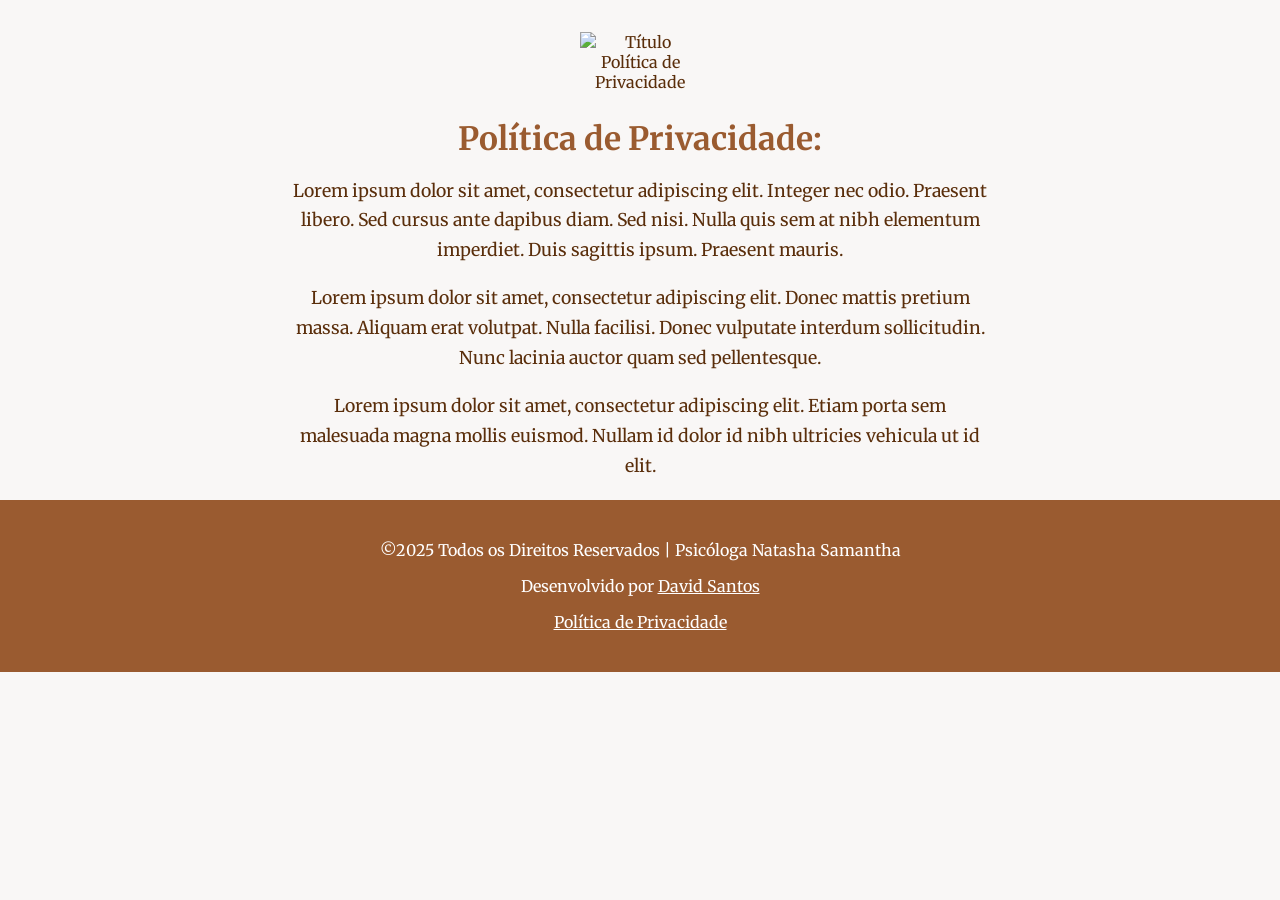
==== politica-de-privacidade.html @ a8ab17cc "rodape e politica de privacidade add" ====
<!DOCTYPE html>
<html lang="pt-BR">
<head>
  <meta charset="UTF-8" />
  <meta name="viewport" content="width=device-width, initial-scale=1.0" />
  <title>Política de Privacidade</title>
  <link rel="stylesheet" href="css/style.css" />
</head>
<body>
  <section class="privacy-policy">
    <img src="titulo-privacidade.png" alt="Título Política de Privacidade" class="privacy-img">
    <h1>Política de Privacidade:</h1>
    <p>Lorem ipsum dolor sit amet, consectetur adipiscing elit. Integer nec odio. Praesent libero. Sed cursus ante dapibus diam. Sed nisi. Nulla quis sem at nibh elementum imperdiet. Duis sagittis ipsum. Praesent mauris.</p>
    <p>Lorem ipsum dolor sit amet, consectetur adipiscing elit. Donec mattis pretium massa. Aliquam erat volutpat. Nulla facilisi. Donec vulputate interdum sollicitudin. Nunc lacinia auctor quam sed pellentesque.</p>
    <p>Lorem ipsum dolor sit amet, consectetur adipiscing elit. Etiam porta sem malesuada magna mollis euismod. Nullam id dolor id nibh ultricies vehicula ut id elit.</p>
  </section>

 <footer class="site-footer">
  <div class="footer-content">
    <p>©2025 Todos os Direitos Reservados | Psicóloga Natasha Samantha</p>
    <p>
      Desenvolvido por 
      <a href="https://github.com/davidss93" target="_blank" rel="noopener noreferrer">
        David Santos
      </a>
    </p>
    <p>
      <a href="politica-de-privacidade.html" class="footer-link" target="_blank">Política de Privacidade</a>
    </p>
  </div>
</footer>
</body>
</html>
---- css/style.css ----
@import url("https://fonts.googleapis.com/css2?family=Merriweather&display=swap");

body {
  margin: 0;
  font-family: "Merriweather", serif;
  background-color: #f9f7f6;
  color: #5a2e0b;
}

/* HEADER PRINCIPAL */
.header {
  display: flex;
  justify-content: center;
  align-items: center;
  padding: 60px 10%;
  background: linear-gradient(
      rgba(255, 240, 230, 0.85),
      rgba(255, 240, 230, 0.85)
    ),
    url("../img/psicologa.png") no-repeat center/cover;
}

/* CONTAINER INTERNO */
.content {
  display: flex;
  justify-content: space-between;
  align-items: center;
  gap: 50px;
  max-width: 1200px;
  width: 100%;
}

/* TEXTO À ESQUERDA */
.text-section {
  flex: 1;
}

.text-section h1 {
  font-size: 2.5rem;
  color: #a56b3c;
  margin-bottom: 20px;
}

.text-section p {
  font-size: 1.2rem;
  color: #7e553c;
}

/* BOTÃO WHATSAPP */
.btn-whatsapp {
  display: inline-block;
  background-color: #a56b3c;
  color: #fff;
  text-decoration: none;
  padding: 12px 25px;
  margin-top: 20px;
  border-radius: 8px;
  font-size: 1rem;
  transition: 0.3s;
  font-weight: bold;
}

.btn-whatsapp:hover {
  background-color: #7e553c;
  transform: scale(1.05);
}

/* FOTO E INFORMAÇÕES À DIREITA */
.image-section {
  flex: 1;
  text-align: center;
}

.profile-pic {
  width: 200px;
  height: 200px;
  object-fit: cover;
  border-radius: 50%;
  border: 4px solid #d9b89c;
  box-shadow: 0 4px 12px rgba(90, 46, 11, 0.3);
  margin-bottom: 20px;
}

.image-section h2 {
  font-size: 1.5rem;
  color: #a56b3c;
  margin-bottom: 10px;
}

.image-section p {
  font-size: 1rem;
  color: #7e553c;
}

/* RESPONSIVO */
@media (max-width: 768px) {
  .content {
    flex-direction: column;
    text-align: center;
  }

  .text-section,
  .image-section {
    flex: unset;
  }
}

/* LINHA DECORATIVA ENTRE SEÇÕES */
.section-divider {
  border: 0;
  height: 2px;
  background: linear-gradient(to right, #f4e3d3, #a56b3c, #f4e3d3);
  margin: 0;
}

/* SEÇÃO SOBRE MIM */
.about-section {
  background-color: #ffffff;
  padding: 80px 10%;
  display: flex;
  justify-content: center;
}

.about-container {
  display: flex;
  align-items: center;
  justify-content: space-between;
  max-width: 1200px;
  width: 100%;
  gap: 50px;
}

.about-image {
  flex: 1;
  text-align: center;
}

.about-image img {
  width: 100%;
  max-width: 400px;
  border-radius: 25px; /* Bordas arredondadas */
  box-shadow: 0 10px 25px rgba(90, 46, 11, 0.2);
  object-fit: cover;
  display: block;
}

/* Texto */
.about-text {
  flex: 1;
  color: #5a2e0b;
}

.about-text h2 {
  font-size: 2rem;
  color: #a56b3c;
  margin-bottom: 20px;
}

.about-text p {
  font-size: 1.1rem;
  line-height: 1.6;
  color: #7e553c;
  margin-bottom: 15px;
}

/* Responsivo */
@media (max-width: 768px) {
  .about-container {
    flex-direction: column;
    text-align: center;
  }

  .about-image img {
    max-width: 300px;
    border-radius: 20px;
  }
}

.ajuda {
  background: #fdfaf9;
  padding: 60px 20px;
  display: flex;
  justify-content: center;
}

.ajuda .container {
  max-width: 800px;
  text-align: center;
}

.ajuda h2 {
  font-size: 2rem;
  color: #6d3f1f;
  margin-bottom: 20px;
}

.ajuda p {
  font-size: 1.1rem;
  line-height: 1.6;
  color: #4a2e1a;
  margin-bottom: 30px;
}

.ajuda .btn {
  display: inline-block;
  padding: 12px 28px;
  background: #a66a3b;
  color: #fff;
  font-weight: bold;
  border-radius: 8px;
  text-decoration: none;
  transition: background 0.3s ease;
}

.ajuda .btn:hover {
  background: #8b5630;
}

/* Responsividade */
@media (max-width: 768px) {
  .ajuda h2 {
    font-size: 1.6rem;
  }

  .ajuda p {
    font-size: 1rem;
  }

  .ajuda .btn {
    width: 100%;
    max-width: 280px;
  }
}

.especialidades {
  padding: 60px 20px;
  text-align: center;
}

.especialidades h2 {
  font-size: 2rem;
  color: #6d3f1f;
  margin-bottom: 40px;
}

.especialidades .grid {
  display: grid;
  grid-template-columns: repeat(auto-fit, minmax(250px, 1fr));
  gap: 20px;
  justify-content: center;
}

.especialidades .card {
  background: #d2987d;
  padding: 20px;
  border-radius: 12px;
  box-shadow: 0 4px 6px rgba(0, 0, 0, 0.1);
  text-align: center;
  color: #fff;
}

.especialidades .card h3 {
  margin-bottom: 10px;
  font-size: 1.2rem;
  font-weight: bold;
}

.especialidades .card p {
  font-size: 1rem;
  line-height: 1.4;
}

.especialidades .atendimento {
  margin: 30px 0 15px;
  font-size: 0.95rem;
  color: #4a2e1a;
}

.especialidades .btn {
  display: inline-block;
  padding: 12px 28px;
  background: #6d3f1f;
  color: #fff;
  font-weight: bold;
  border-radius: 8px;
  text-decoration: none;
  transition: background 0.3s ease;
}

.especialidades .btn:hover {
  background: #5b3318;
}

/* Seção Sobre */
.sobre-section {
  background: #fbeee6;
  border-top-left-radius: 0;
  border-top-right-radius: 0;
  padding: 3rem 0;
}

.sobre-container {
  display: flex;
  flex-direction: column;
  gap: 3rem;
  max-width: 1100px;
  margin: 0 auto;
  background: transparent;
}

/* Estrutura de cada bloco */
.sobre-item {
  display: flex;
  align-items: center;
  gap: 2.5rem;
  flex-wrap: nowrap;
  margin-bottom: 0;
}

/* Imagens */
.sobre-img {
  flex: 0 0 370px; /* imagem maior */
  display: flex;
  justify-content: center;
  align-items: center;
}

.sobre-img img {
  width: 100%;
  max-width: 300px;
  height: auto;
  border-radius: 1.2rem;
  border: 4px solid #5a2e0b;
  box-shadow: 0 4px 16px rgba(90, 46, 11, 0.15);
  object-fit: cover;
  display: block;
}

.foto-esquerda,
.foto-direita {
  border: none;
}

/* Texto */
.sobre-texto {
  flex: 1 1 0;
  min-width: 200px;
  padding: 0;
}


.sobre-texto h2 {
  font-size: 1.4rem;
  font-weight: bold;
  color: #a56b3c;
  margin-bottom: 0.7rem;
}

.sobre-texto p {
  color: #5c3a21;
  margin-bottom: 0.7rem;
  line-height: 1.5;
  font-size: 1rem;
}

/* Responsivo */
@media (max-width: 900px) {
  .sobre-item {
    flex-direction: column;
    gap: 1.2rem;
  }
  .sobre-img img {
    max-width: 220px;
  }
  .sobre-texto h2 {
    font-size: 1.1rem;
  }
  .sobre-texto p {
    font-size: 0.95rem;
  }
}

/* Botão */
.btn {
  display: inline-block;
  background: #9a5b30;
  color: #fff;
  padding: 0.75rem 1.5rem;
  border-radius: 0.5rem;
  font-weight: 600;
  text-decoration: none;
  transition: transform 0.3s ease, background 0.3s ease;
}

.btn:hover {
  transform: scale(1.05);
  background: #7c3e12;
}

.sobre-texto .btn {
  margin-top: 1.2rem;
}

.faq-section {
  background: #fff;
  padding: 60px 20px;
}

.faq-container {
  display: flex;
  justify-content: center;
  align-items: flex-start;
  gap: 40px;
  max-width: 1200px;
  margin: 0 auto;
}

.faq-img img {
  max-width: 300px;
  height: auto;
}

.faq-content {
  flex: 1;
}

.faq-content h2 {
  color: #7b3e2e;
  font-weight: bold;
  margin-bottom: 20px;
}

.faq-item {
  margin-bottom: 10px;
  border-radius: 8px;
  overflow: hidden;
}

.faq-question {
  width: 100%;
  padding: 15px;
  background: #f9f7f6;
  border: none;
  text-align: left;
  font-size: 16px;
  cursor: pointer;
  border-radius: 8px;
  transition: background 0.3s ease;
}

.faq-question:hover {
  background: #ece9e7;
}

.faq-answer {
  max-height: 0;
  overflow: hidden;
  background: #fff;
  padding: 0 15px;
  transition: max-height 1s ease, padding 1s ease;
}

.faq-answer p {
  margin: 15px 0;
}

.site-footer {
  background: #9A5B30;
  color: #fff;
  text-align: center;
  padding: 24px 0 24px 0; /* aumenta o padding inferior */
  font-size: 1rem;
  min-height: 100px;
  border-bottom: none;
}

.footer-content {
  margin-bottom: 0;
}

.footer-content a,
.footer-content .footer-link {
  color: #fff;
  text-decoration: underline;
  transition: color 0.2s;
}

.footer-content a:hover,
.footer-content .footer-link:hover {
  color: #fbeee6;
}

.privacy-img {
  display: block;
  margin: 0 auto 16px auto;
  max-width: 120px;
}

.privacy-policy {
  background: transparent;
  padding: 32px 0 0 0;
  text-align: center;
}

.privacy-policy h1 {
  color: #9A5B30;
  font-size: 2rem;
  margin-bottom: 18px;
  font-weight: bold;
}

.privacy-policy p {
  color: #5a2e0b;
  max-width: 700px;
  margin: 0 auto 18px auto;
  font-size: 1.1rem;
  line-height: 1.7;
}
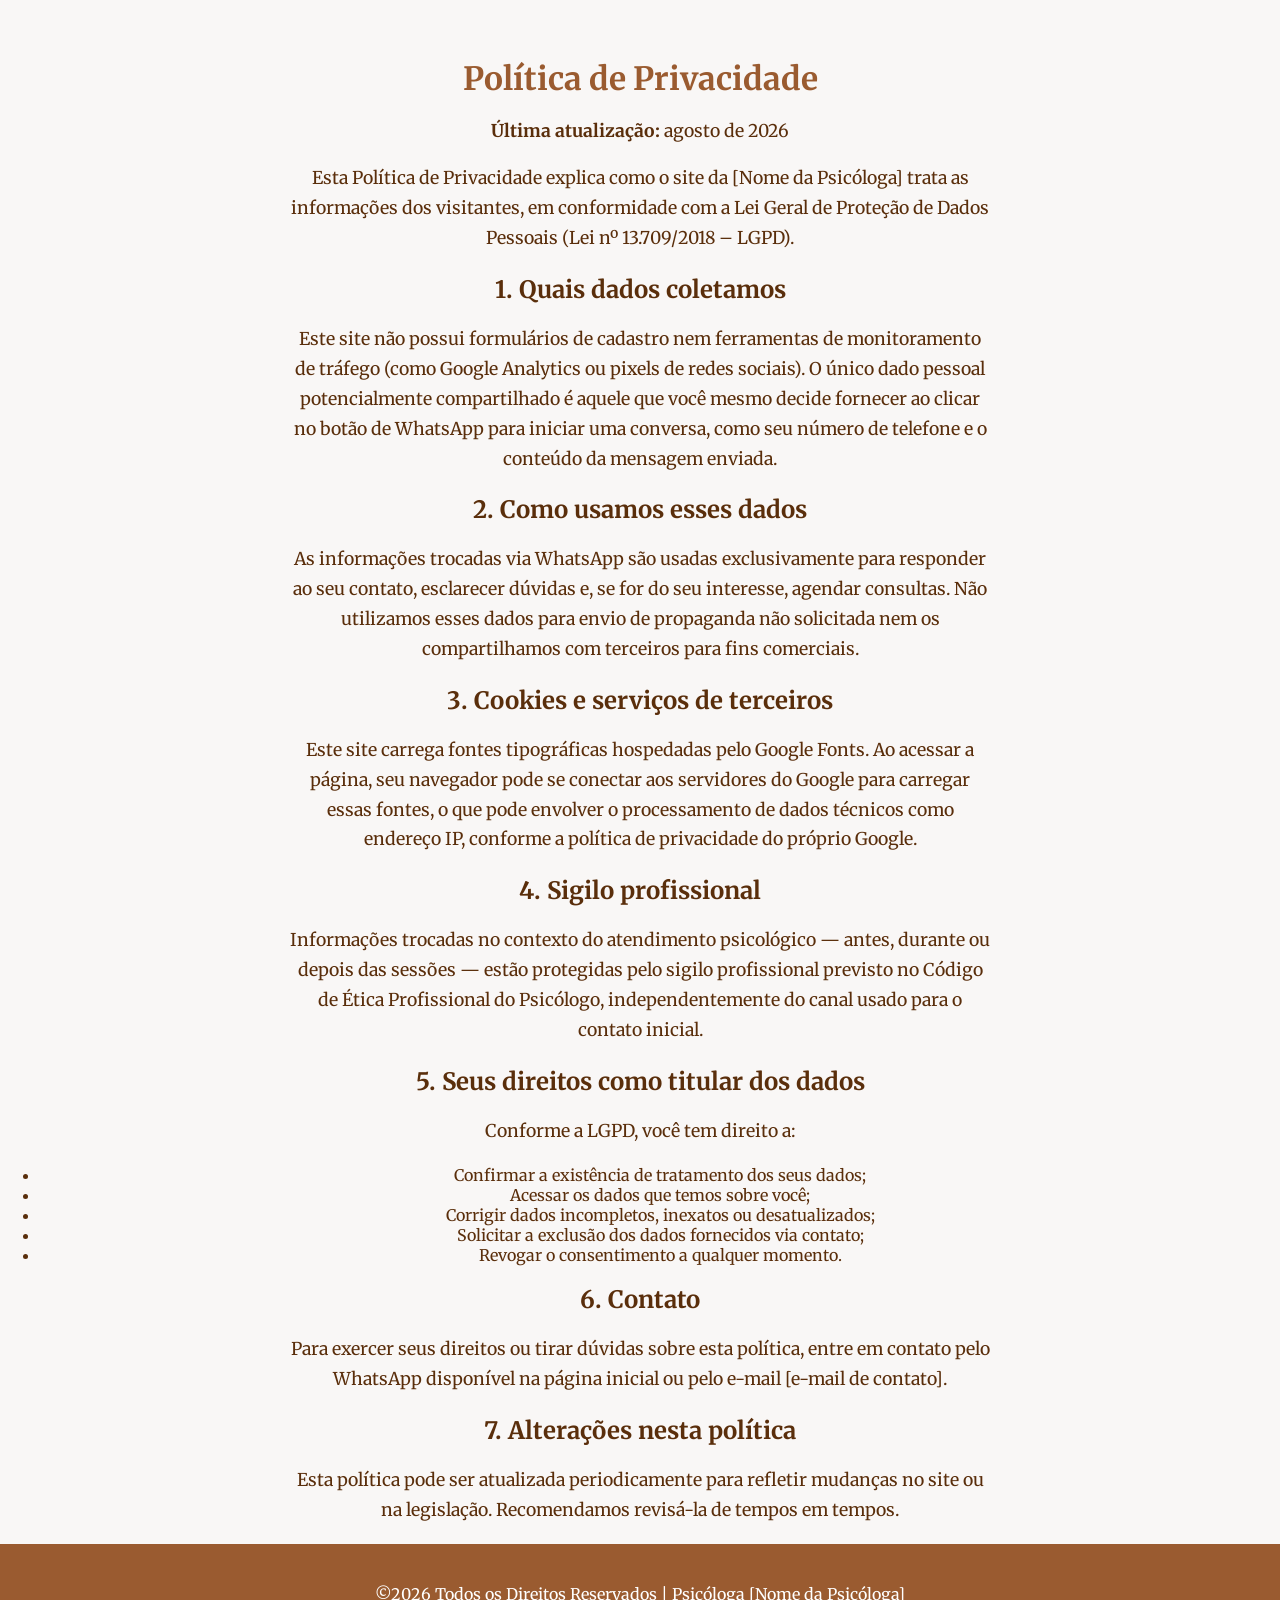
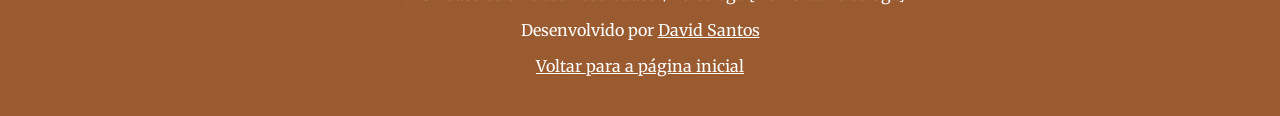
==== commit b3d00d7f: "Atualiza projeto: remove dados pessoais da amiga, adiciona FAQ e política de privacidade, ajustes vi" ====
--- a/politica-de-privacidade.html
+++ b/politica-de-privacidade.html
@@ -8,16 +8,80 @@
 </head>
 <body>
   <section class="privacy-policy">
-    <img src="titulo-privacidade.png" alt="Título Política de Privacidade" class="privacy-img">
-    <h1>Política de Privacidade:</h1>
-    <p>Lorem ipsum dolor sit amet, consectetur adipiscing elit. Integer nec odio. Praesent libero. Sed cursus ante dapibus diam. Sed nisi. Nulla quis sem at nibh elementum imperdiet. Duis sagittis ipsum. Praesent mauris.</p>
-    <p>Lorem ipsum dolor sit amet, consectetur adipiscing elit. Donec mattis pretium massa. Aliquam erat volutpat. Nulla facilisi. Donec vulputate interdum sollicitudin. Nunc lacinia auctor quam sed pellentesque.</p>
-    <p>Lorem ipsum dolor sit amet, consectetur adipiscing elit. Etiam porta sem malesuada magna mollis euismod. Nullam id dolor id nibh ultricies vehicula ut id elit.</p>
+    <h1>Política de Privacidade</h1>
+
+    <p><strong>Última atualização:</strong> agosto de 2026</p>
+
+    <p>
+      Esta Política de Privacidade explica como o site da [Nome da Psicóloga]
+      trata as informações dos visitantes, em conformidade com a Lei Geral de
+      Proteção de Dados Pessoais (Lei nº 13.709/2018 – LGPD).
+    </p>
+
+    <h2>1. Quais dados coletamos</h2>
+    <p>
+      Este site não possui formulários de cadastro nem ferramentas de
+      monitoramento de tráfego (como Google Analytics ou pixels de
+      redes sociais). O único dado pessoal potencialmente compartilhado
+      é aquele que você mesmo decide fornecer ao clicar no botão de
+      WhatsApp para iniciar uma conversa, como seu número de telefone
+      e o conteúdo da mensagem enviada.
+    </p>
+
+    <h2>2. Como usamos esses dados</h2>
+    <p>
+      As informações trocadas via WhatsApp são usadas exclusivamente para
+      responder ao seu contato, esclarecer dúvidas e, se for do seu
+      interesse, agendar consultas. Não utilizamos esses dados para
+      envio de propaganda não solicitada nem os compartilhamos com
+      terceiros para fins comerciais.
+    </p>
+
+    <h2>3. Cookies e serviços de terceiros</h2>
+    <p>
+      Este site carrega fontes tipográficas hospedadas pelo Google Fonts.
+      Ao acessar a página, seu navegador pode se conectar aos servidores
+      do Google para carregar essas fontes, o que pode envolver o
+      processamento de dados técnicos como endereço IP, conforme a
+      política de privacidade do próprio Google.
+    </p>
+
+    <h2>4. Sigilo profissional</h2>
+    <p>
+      Informações trocadas no contexto do atendimento psicológico — antes,
+      durante ou depois das sessões — estão protegidas pelo sigilo
+      profissional previsto no Código de Ética Profissional do Psicólogo,
+      independentemente do canal usado para o contato inicial.
+    </p>
+
+    <h2>5. Seus direitos como titular dos dados</h2>
+    <p>Conforme a LGPD, você tem direito a:</p>
+    <ul>
+      <li>Confirmar a existência de tratamento dos seus dados;</li>
+      <li>Acessar os dados que temos sobre você;</li>
+      <li>Corrigir dados incompletos, inexatos ou desatualizados;</li>
+      <li>Solicitar a exclusão dos dados fornecidos via contato;</li>
+      <li>Revogar o consentimento a qualquer momento.</li>
+    </ul>
+
+    <h2>6. Contato</h2>
+    <p>
+      Para exercer seus direitos ou tirar dúvidas sobre esta política,
+      entre em contato pelo WhatsApp disponível na página inicial ou
+      pelo e-mail [e-mail de contato].
+    </p>
+
+    <h2>7. Alterações nesta política</h2>
+    <p>
+      Esta política pode ser atualizada periodicamente para refletir
+      mudanças no site ou na legislação. Recomendamos revisá-la de
+      tempos em tempos.
+    </p>
   </section>
 
  <footer class="site-footer">
   <div class="footer-content">
-    <p>©2025 Todos os Direitos Reservados | Psicóloga Natasha Samantha</p>
+    <p>©2026 Todos os Direitos Reservados | Psicóloga [Nome da Psicóloga]</p>
     <p>
       Desenvolvido por 
       <a href="https://github.com/davidss93" target="_blank" rel="noopener noreferrer">
@@ -25,7 +89,7 @@
       </a>
     </p>
     <p>
-      <a href="politica-de-privacidade.html" class="footer-link" target="_blank">Política de Privacidade</a>
+      <a href="index.html" class="footer-link">Voltar para a página inicial</a>
     </p>
   </div>
 </footer>
--- a/css/style.css
+++ b/css/style.css
@@ -72,13 +72,18 @@
 }
 
 .profile-pic {
-  width: 200px;
-  height: 200px;
+  width: 220px;
+  height: 220px;
   object-fit: cover;
   border-radius: 50%;
-  border: 4px solid #d9b89c;
+  border: 4px solid #5a2e0b;
   box-shadow: 0 4px 12px rgba(90, 46, 11, 0.3);
   margin-bottom: 20px;
+  transition: transform 0.3s ease;
+}
+
+.profile-pic:hover {
+  transform: scale(1.05);
 }
 
 .image-section h2 {
@@ -137,11 +142,19 @@
 
 .about-image img {
   width: 100%;
-  max-width: 400px;
+  max-width: 420px;
+  height: 320px;
   border-radius: 25px; /* Bordas arredondadas */
+  border: 4px solid #5a2e0b;
   box-shadow: 0 10px 25px rgba(90, 46, 11, 0.2);
   object-fit: cover;
   display: block;
+  margin: 0 auto;
+  transition: transform 0.3s ease;
+}
+
+.about-image img:hover {
+  transform: scale(1.05);
 }
 
 /* Texto */
@@ -171,7 +184,8 @@
   }
 
   .about-image img {
-    max-width: 300px;
+    max-width: 320px;
+    height: 240px;
     border-radius: 20px;
   }
 }
@@ -248,6 +262,8 @@
   grid-template-columns: repeat(auto-fit, minmax(250px, 1fr));
   gap: 20px;
   justify-content: center;
+  max-width: 1100px;
+  margin: 0 auto;
 }
 
 .especialidades .card {
@@ -319,26 +335,28 @@
 
 /* Imagens */
 .sobre-img {
-  flex: 0 0 370px; /* imagem maior */
+  flex: 0 0 400px; /* imagem maior */
   display: flex;
   justify-content: center;
   align-items: center;
+  overflow: hidden;
+  border-radius: 1.2rem;
 }
 
 .sobre-img img {
   width: 100%;
-  max-width: 300px;
-  height: auto;
+  max-width: 340px;
+  height: 260px;
   border-radius: 1.2rem;
   border: 4px solid #5a2e0b;
   box-shadow: 0 4px 16px rgba(90, 46, 11, 0.15);
   object-fit: cover;
   display: block;
-}
-
-.foto-esquerda,
-.foto-direita {
-  border: none;
+  transition: transform 0.3s ease;
+}
+
+.sobre-img img:hover {
+  transform: scale(1.08);
 }
 
 /* Texto */
@@ -370,7 +388,8 @@
     gap: 1.2rem;
   }
   .sobre-img img {
-    max-width: 220px;
+    max-width: 280px;
+    height: 220px;
   }
   .sobre-texto h2 {
     font-size: 1.1rem;
@@ -415,9 +434,25 @@
   margin: 0 auto;
 }
 
+.faq-img {
+  overflow: hidden;
+  border-radius: 1.2rem;
+}
+
 .faq-img img {
+  width: 100%;
   max-width: 300px;
-  height: auto;
+  height: 340px;
+  border-radius: 1.2rem;
+  border: 4px solid #5a2e0b;
+  box-shadow: 0 4px 16px rgba(90, 46, 11, 0.15);
+  object-fit: cover;
+  display: block;
+  transition: transform 0.3s ease;
+}
+
+.faq-img img:hover {
+  transform: scale(1.08);
 }
 
 .faq-content {
@@ -468,7 +503,7 @@
   background: #9A5B30;
   color: #fff;
   text-align: center;
-  padding: 24px 0 24px 0; /* aumenta o padding inferior */
+  padding: 24px 0 24px 0; 
   font-size: 1rem;
   min-height: 100px;
   border-bottom: none;
@@ -515,4 +550,4 @@
   margin: 0 auto 18px auto;
   font-size: 1.1rem;
   line-height: 1.7;
-}
+}
